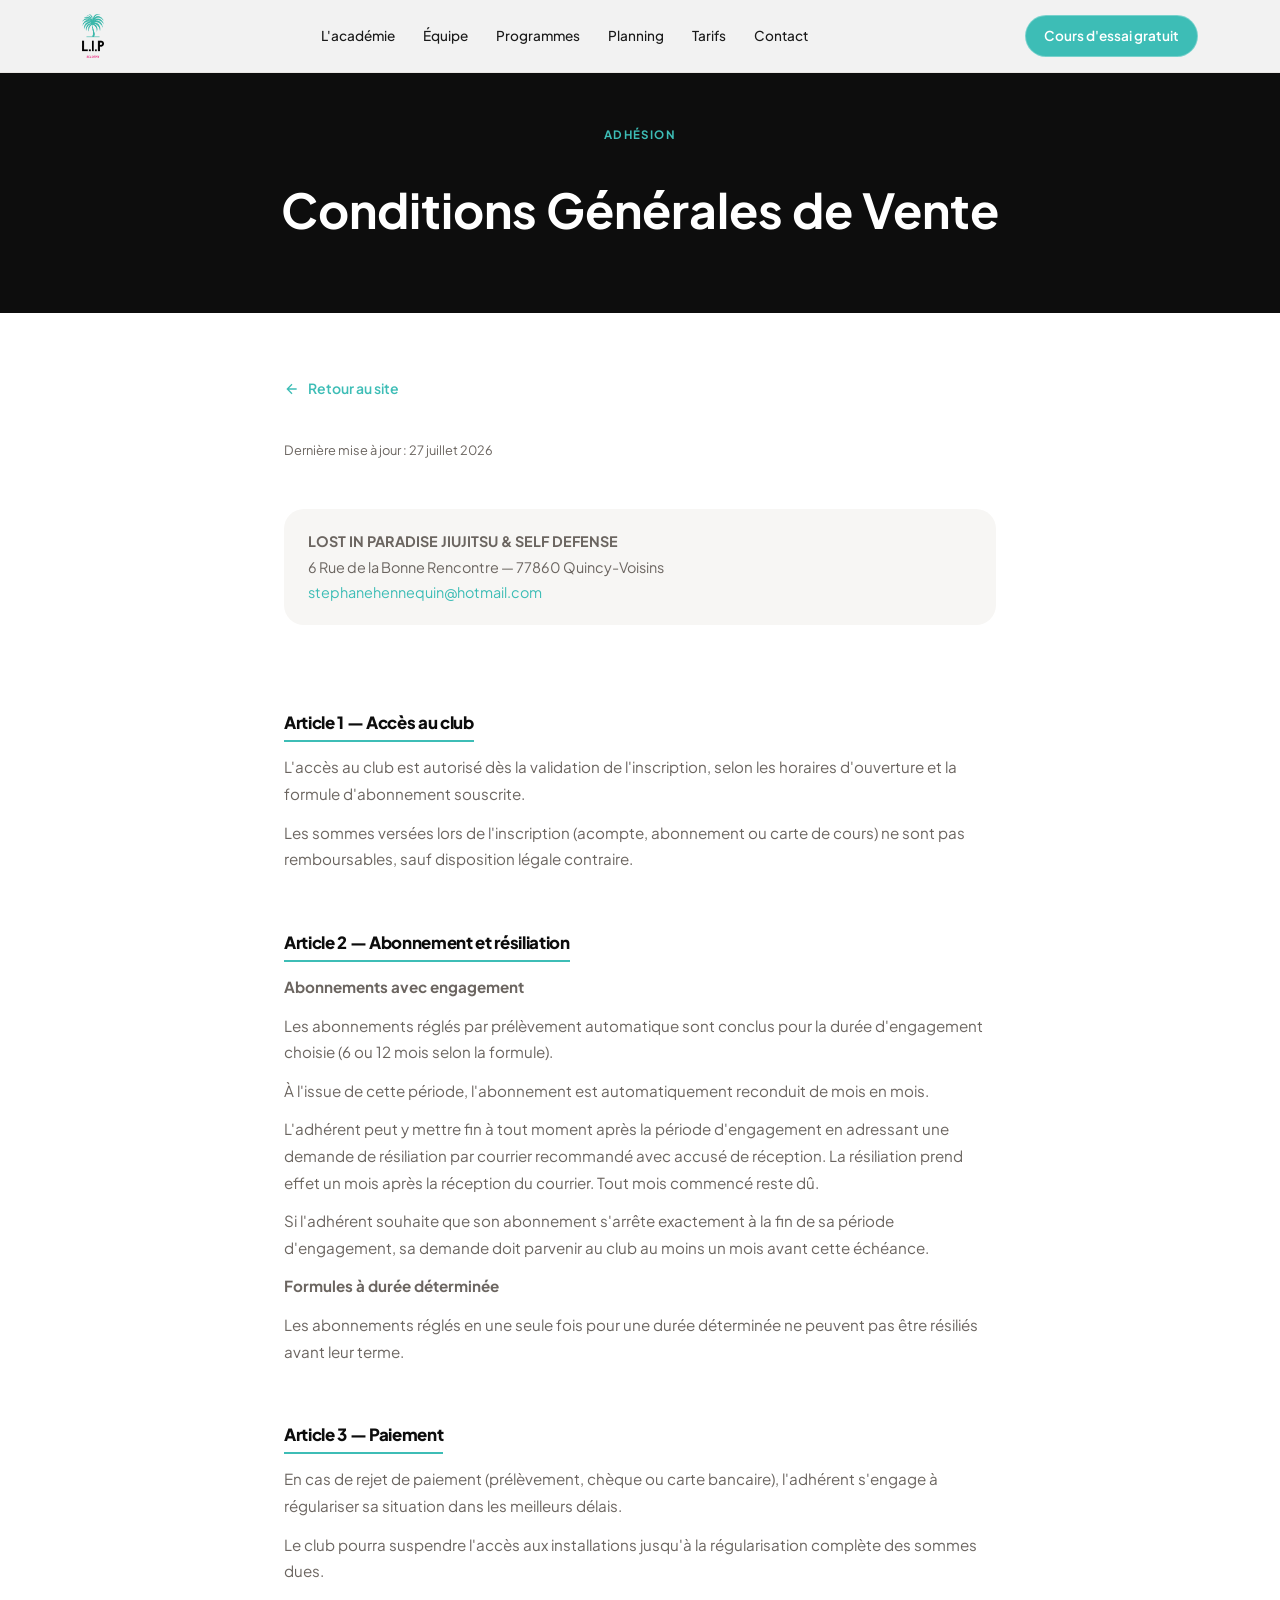
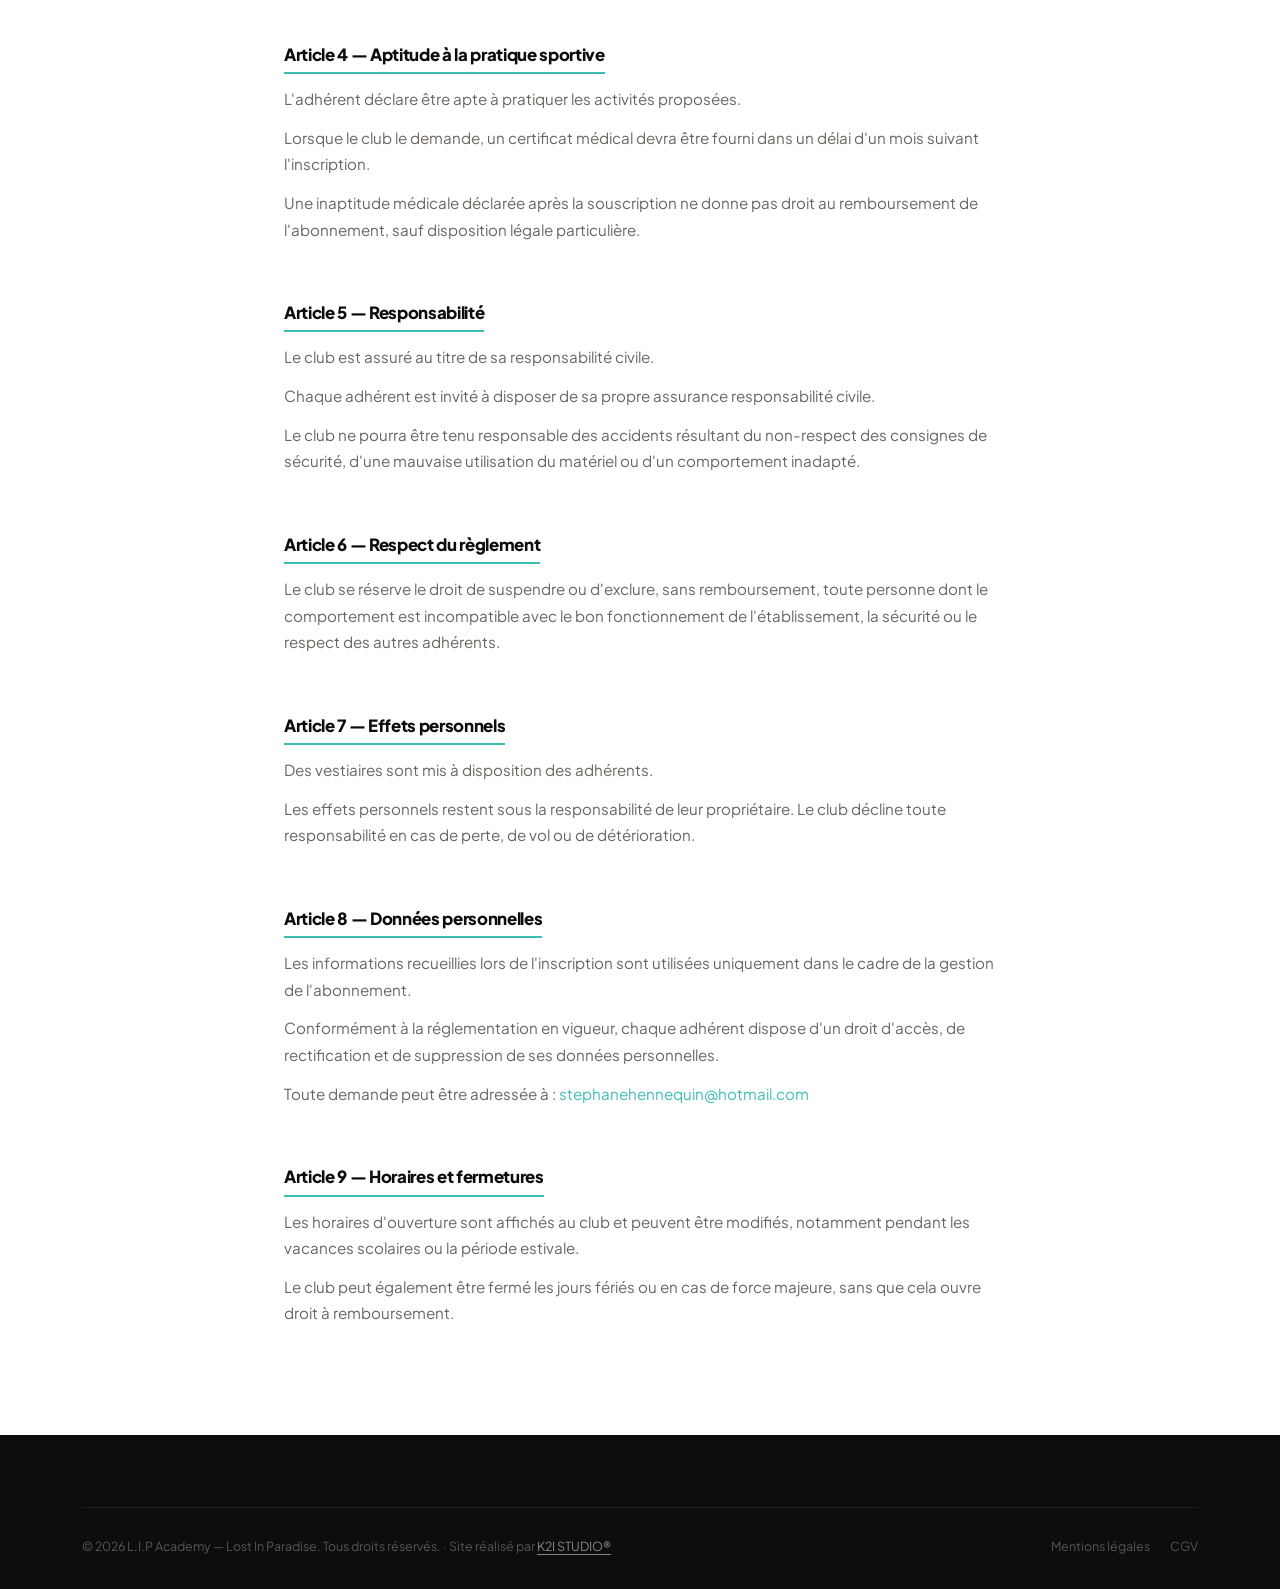
==== cgv.html @ 0b56dbca "Ajout page CGV + lien footer Co-Authored-By: Claude Sonnet 4.6 <noreply@anthropic.com>" ====
<!DOCTYPE html>
<html lang="fr">
<head>
  <meta charset="UTF-8">
  <meta name="viewport" content="width=device-width, initial-scale=1.0">
  <title>CGV — L.I.P Academy</title>
  <meta name="description" content="Conditions Générales de Vente de L.I.P Academy — Lost In Paradise Jiujitsu & Self Defense.">
  <meta name="robots" content="noindex">
  <link rel="preconnect" href="https://fonts.googleapis.com">
  <link rel="preconnect" href="https://fonts.gstatic.com" crossorigin>
  <link href="https://fonts.googleapis.com/css2?family=Plus+Jakarta+Sans:ital,wght@0,300;0,400;0,500;0,600;0,700;0,800;1,400&display=swap" rel="stylesheet">
  <link rel="stylesheet" href="styles.css?v=27">
  <style>
    .legal-hero {
      background: var(--black);
      padding: 120px 0 64px;
      text-align: center;
    }
    .legal-hero .eyebrow { color: var(--teal); }
    .legal-hero h1 { color: #fff; margin: 12px 0 0; font-size: clamp(2rem, 4vw, 3rem); }

    .legal-body {
      max-width: 760px;
      margin: 0 auto;
      padding: 64px 24px 96px;
    }
    .legal-body h2 {
      font-size: 1.05rem;
      font-weight: 800;
      color: var(--black);
      margin: 48px 0 12px;
      padding-bottom: 8px;
      border-bottom: 2px solid var(--teal);
      display: inline-block;
    }
    .legal-body p {
      font-size: .95rem;
      color: var(--muted);
      line-height: 1.75;
      margin-bottom: 12px;
    }
    .legal-body a { color: var(--teal); text-underline-offset: 3px; }
    .legal-date {
      font-size: .8rem;
      color: var(--muted);
      margin-bottom: 48px;
      display: block;
    }
    .back-link {
      display: inline-flex;
      align-items: center;
      gap: 8px;
      font-size: .875rem;
      font-weight: 600;
      color: var(--teal);
      text-decoration: none;
      margin-bottom: 40px;
    }
    .back-link:hover { opacity: .75; }
    .legal-intro {
      background: var(--off);
      border-radius: var(--radius-lg);
      padding: 20px 24px;
      margin-bottom: 40px;
    }
    .legal-intro p { margin: 0; font-size: .9rem; }
  </style>
</head>
<body>
<div class="site-wrapper">

  <!-- NAV -->
  <header class="nav scrolled" id="nav">
    <div class="nav-inner">
      <a href="index.html" class="nav-logo">
        <img src="logo-color.png" alt="L.I.P Academy" class="logo-img logo-light">
        <img src="logo-dark.png" alt="L.I.P Academy" class="logo-img logo-dark-img">
      </a>
      <nav class="nav-links">
        <a href="index.html#academie">L'académie</a>
        <a href="index.html#professeur">Équipe</a>
        <a href="index.html#programmes">Programmes</a>
        <a href="index.html#planning">Planning</a>
        <a href="index.html#tarifs">Tarifs</a>
        <a href="index.html#contact">Contact</a>
      </nav>
      <a href="https://oss-academy.com/academies/lip" target="_blank" rel="noopener" class="nav-cta">Cours d'essai gratuit</a>
    </div>
  </header>

  <!-- HERO -->
  <div class="legal-hero">
    <div class="container">
      <span class="eyebrow">Adhésion</span>
      <h1>Conditions Générales de Vente</h1>
    </div>
  </div>

  <!-- CONTENT -->
  <div class="legal-body">
    <a href="index.html" class="back-link">
      <svg width="16" height="16" viewBox="0 0 24 24" fill="none" stroke="currentColor" stroke-width="2"><path d="M19 12H5M12 5l-7 7 7 7"/></svg>
      Retour au site
    </a>

    <span class="legal-date">Dernière mise à jour : 27 juillet 2026</span>

    <div class="legal-intro">
      <p><strong>LOST IN PARADISE JIUJITSU &amp; SELF DEFENSE</strong><br>
      6 Rue de la Bonne Rencontre — 77860 Quincy-Voisins<br>
      <a href="mailto:stephanehennequin@hotmail.com">stephanehennequin@hotmail.com</a></p>
    </div>

    <h2>Article 1 — Accès au club</h2>
    <p>L'accès au club est autorisé dès la validation de l'inscription, selon les horaires d'ouverture et la formule d'abonnement souscrite.</p>
    <p>Les sommes versées lors de l'inscription (acompte, abonnement ou carte de cours) ne sont pas remboursables, sauf disposition légale contraire.</p>

    <h2>Article 2 — Abonnement et résiliation</h2>
    <p><strong>Abonnements avec engagement</strong></p>
    <p>Les abonnements réglés par prélèvement automatique sont conclus pour la durée d'engagement choisie (6 ou 12 mois selon la formule).</p>
    <p>À l'issue de cette période, l'abonnement est automatiquement reconduit de mois en mois.</p>
    <p>L'adhérent peut y mettre fin à tout moment après la période d'engagement en adressant une demande de résiliation par courrier recommandé avec accusé de réception. La résiliation prend effet un mois après la réception du courrier. Tout mois commencé reste dû.</p>
    <p>Si l'adhérent souhaite que son abonnement s'arrête exactement à la fin de sa période d'engagement, sa demande doit parvenir au club au moins un mois avant cette échéance.</p>
    <p><strong>Formules à durée déterminée</strong></p>
    <p>Les abonnements réglés en une seule fois pour une durée déterminée ne peuvent pas être résiliés avant leur terme.</p>

    <h2>Article 3 — Paiement</h2>
    <p>En cas de rejet de paiement (prélèvement, chèque ou carte bancaire), l'adhérent s'engage à régulariser sa situation dans les meilleurs délais.</p>
    <p>Le club pourra suspendre l'accès aux installations jusqu'à la régularisation complète des sommes dues.</p>

    <h2>Article 4 — Aptitude à la pratique sportive</h2>
    <p>L'adhérent déclare être apte à pratiquer les activités proposées.</p>
    <p>Lorsque le club le demande, un certificat médical devra être fourni dans un délai d'un mois suivant l'inscription.</p>
    <p>Une inaptitude médicale déclarée après la souscription ne donne pas droit au remboursement de l'abonnement, sauf disposition légale particulière.</p>

    <h2>Article 5 — Responsabilité</h2>
    <p>Le club est assuré au titre de sa responsabilité civile.</p>
    <p>Chaque adhérent est invité à disposer de sa propre assurance responsabilité civile.</p>
    <p>Le club ne pourra être tenu responsable des accidents résultant du non-respect des consignes de sécurité, d'une mauvaise utilisation du matériel ou d'un comportement inadapté.</p>

    <h2>Article 6 — Respect du règlement</h2>
    <p>Le club se réserve le droit de suspendre ou d'exclure, sans remboursement, toute personne dont le comportement est incompatible avec le bon fonctionnement de l'établissement, la sécurité ou le respect des autres adhérents.</p>

    <h2>Article 7 — Effets personnels</h2>
    <p>Des vestiaires sont mis à disposition des adhérents.</p>
    <p>Les effets personnels restent sous la responsabilité de leur propriétaire. Le club décline toute responsabilité en cas de perte, de vol ou de détérioration.</p>

    <h2>Article 8 — Données personnelles</h2>
    <p>Les informations recueillies lors de l'inscription sont utilisées uniquement dans le cadre de la gestion de l'abonnement.</p>
    <p>Conformément à la réglementation en vigueur, chaque adhérent dispose d'un droit d'accès, de rectification et de suppression de ses données personnelles.</p>
    <p>Toute demande peut être adressée à : <a href="mailto:stephanehennequin@hotmail.com">stephanehennequin@hotmail.com</a></p>

    <h2>Article 9 — Horaires et fermetures</h2>
    <p>Les horaires d'ouverture sont affichés au club et peuvent être modifiés, notamment pendant les vacances scolaires ou la période estivale.</p>
    <p>Le club peut également être fermé les jours fériés ou en cas de force majeure, sans que cela ouvre droit à remboursement.</p>
  </div>

  <!-- FOOTER -->
  <footer class="footer">
    <div class="container">
      <div class="footer-bottom">
        <p>&copy; 2026 L.I.P Academy — Lost In Paradise. Tous droits réservés. · Site réalisé par <a href="https://k2istudio.com" target="_blank" rel="noopener" style="color:rgba(255,255,255,.5);text-decoration:underline;text-underline-offset:3px">K2I STUDIO®</a></p>
        <div class="footer-legal">
          <a href="mentions-legales.html">Mentions légales</a>
          <a href="cgv.html">CGV</a>
        </div>
      </div>
    </div>
  </footer>

</div>
</body>
</html>
---- styles.css ----
/* ===== RESET ===== */
*, *::before, *::after { box-sizing: border-box; margin: 0; padding: 0; }

:root {
  --black: #0D0D0D;
  --dark: #111111;
  --dark-2: #1A1A1A;
  --dark-3: #2A2A2A;
  --white: #FFFFFF;
  --off: #F7F6F4;
  --border: #E8E6E3;
  --text: #1A1A1A;
  --muted: #6B6560;
  --teal: #3DBDB6;
  --teal-dark: #2EA09A;
  --teal-pale: #EBF8F7;
  --rose: #F72585;
  --rose-dark: #D41070;
  --rose-pale: #FEE8F3;
  --font: 'Plus Jakarta Sans', system-ui, sans-serif;
  --serif: 'Plus Jakarta Sans', system-ui, sans-serif;
  --radius: 12px;
  --radius-lg: 20px;
  --shadow: 0 2px 8px rgba(0,0,0,.06), 0 8px 24px rgba(0,0,0,.06);
  --shadow-lg: 0 8px 32px rgba(0,0,0,.12);
}

html { scroll-behavior: smooth; }
body { font-family: var(--font); color: var(--text); background: var(--white); line-height: 1.65; -webkit-font-smoothing: antialiased; }
.site-wrapper { overflow-x: hidden; }
img { display: block; max-width: 100%; }
a { text-decoration: none; color: inherit; }
ul { list-style: none; }
em { font-style: italic; }

.container { width: 100%; max-width: 1180px; margin: 0 auto; padding: 0 32px; }

/* ===== BUTTONS ===== */
.btn-teal {
  display: inline-flex; align-items: center; gap: 8px;
  padding: 13px 26px; background: var(--teal); color: #fff;
  font-family: var(--font); font-size: .9rem; font-weight: 600;
  border-radius: 100px; border: none; cursor: pointer;
  transition: background .2s, transform .15s, box-shadow .2s;
  white-space: nowrap;
}
.btn-teal:hover { background: var(--teal-dark); transform: translateY(-1px); box-shadow: 0 4px 20px rgba(61,189,182,.35); }

.btn-ghost {
  display: inline-flex; align-items: center; padding: 13px 26px;
  background: rgba(255,255,255,.1); color: #fff;
  font-family: var(--font); font-size: .9rem; font-weight: 500;
  border-radius: 100px; border: 1.5px solid rgba(255,255,255,.3);
  cursor: pointer; transition: background .2s, border-color .2s;
  backdrop-filter: blur(8px);
}
.btn-ghost:hover { background: rgba(255,255,255,.2); border-color: rgba(255,255,255,.5); }

.btn-outline {
  display: inline-flex; align-items: center; padding: 11px 22px;
  background: transparent; color: var(--text);
  font-family: var(--font); font-size: .875rem; font-weight: 600;
  border-radius: 100px; border: 1.5px solid var(--border);
  cursor: pointer; transition: all .2s;
}
.btn-outline:hover { border-color: var(--teal); color: var(--teal); }

.btn-sm { padding: 9px 18px; font-size: .825rem; }
.btn-lg { padding: 16px 36px; font-size: 1rem; }
.btn-full { width: 100%; justify-content: center; border-radius: var(--radius); }

.link-rose { color: var(--rose); font-size: .875rem; font-weight: 600; transition: color .2s; }
.link-rose:hover { color: var(--rose-dark); }

/* ===== NAV ===== */
.nav {
  position: fixed; top: 0; left: 0; right: 0; z-index: 100;
  background: transparent;
  transition: background .3s, backdrop-filter .3s, border-color .3s;
  border-bottom: 1px solid transparent;
}
.nav.scrolled {
  background: rgba(255,255,255,.95);
  backdrop-filter: blur(16px);
  -webkit-backdrop-filter: blur(16px);
  border-bottom-color: var(--border);
}
.nav.scrolled .nav-links a { color: var(--text); }
.nav.scrolled .nav-links a:hover { color: var(--teal); }
.nav.scrolled .nav-cta { background: var(--teal); color: #fff; }
.nav.scrolled .nav-cta:hover { background: var(--teal-dark); }
.nav.scrolled .burger span { background: var(--black); }

.nav-inner {
  display: flex; align-items: center; gap: 24px;
  padding: 0 32px; height: 72px; max-width: 1180px; margin: 0 auto;
}

.nav-logo { display: flex; align-items: center; flex-shrink: 0; cursor: pointer; }
.logo-img { height: 44px; width: auto; }
/* Hero sombre : logo fond noir (texte blanc visible sur fond sombre) */
.logo-light { display: none; }
.logo-dark-img { display: block; }
/* Nav scrollée (fond blanc) : logo couleur (fond blanc invisible sur blanc) */
.nav.scrolled .logo-dark-img { display: none; }
.nav.scrolled .logo-light { display: block; }

.nav-links { display: flex; align-items: center; gap: 4px; flex: 1; justify-content: center; }
.nav-links a {
  color: rgba(255,255,255,.85); font-size: .85rem; font-weight: 500;
  padding: 6px 12px; border-radius: 8px;
  transition: color .2s, background .2s; cursor: pointer;
}
.nav-links a:hover { color: #fff; background: rgba(255,255,255,.1); }

.nav-cta {
  padding: 9px 18px; background: rgba(255,255,255,.15);
  color: #fff; font-size: .85rem; font-weight: 600;
  border-radius: 100px; border: 1.5px solid rgba(255,255,255,.3);
  transition: all .2s; white-space: nowrap; flex-shrink: 0; cursor: pointer;
  backdrop-filter: blur(8px);
}
.nav-cta:hover { background: rgba(255,255,255,.25); }

.burger {
  display: none; flex-direction: column; justify-content: center; gap: 5px;
  background: rgba(255,255,255,.1); border: 1.5px solid rgba(255,255,255,.25);
  border-radius: 8px; cursor: pointer; padding: 8px; width: 40px; height: 40px;
  transition: background .2s; margin-left: auto;
}
.burger span { display: block; width: 18px; height: 1.5px; background: #fff; border-radius: 2px; transition: all .25s; }
.nav.scrolled .burger { background: var(--off); border-color: var(--border); }
.nav.scrolled .burger span { background: var(--black); }
.burger.open span:nth-child(1) { transform: translateY(6.5px) rotate(45deg); }
.burger.open span:nth-child(2) { opacity: 0; transform: scaleX(0); }
.burger.open span:nth-child(3) { transform: translateY(-6.5px) rotate(-45deg); }

/* Overlay */
.drawer-overlay {
  display: none; position: fixed; inset: 0;
  background: rgba(0,0,0,.5); z-index: 149;
  backdrop-filter: blur(4px);
}
.drawer-overlay.open { display: block; }

/* Mobile drawer — slide depuis la droite */
.nav-drawer {
  position: fixed; top: 0; right: 0; bottom: 0;
  width: min(360px, 90vw);
  background: var(--white); z-index: 150;
  display: flex; flex-direction: column;
  padding: 0;
  transform: translateX(100%);
  transition: transform .3s cubic-bezier(.4,0,.2,1);
  box-shadow: -8px 0 32px rgba(0,0,0,.15);
}
.nav-drawer.open { transform: translateX(0); }

.drawer-header {
  display: flex; align-items: center; justify-content: space-between;
  padding: 20px 24px; border-bottom: 1px solid var(--border);
}
.drawer-logo { height: 40px; width: auto; }
.drawer-close {
  width: 36px; height: 36px; border-radius: 8px;
  background: var(--off); border: 1px solid var(--border);
  display: flex; align-items: center; justify-content: center;
  cursor: pointer; transition: background .2s;
}
.drawer-close svg { width: 18px; height: 18px; color: var(--text); }
.drawer-close:hover { background: var(--border); }

.drawer-links {
  display: flex; flex-direction: column;
  padding: 12px 0; flex: 1; overflow-y: auto;
}
.drawer-links a {
  font-size: 1.1rem; font-weight: 600; color: var(--text);
  padding: 16px 24px; border-bottom: 1px solid var(--off);
  transition: color .2s, background .2s; cursor: pointer;
  display: block;
}
.drawer-links a:hover { color: var(--teal); background: var(--teal-pale); }

.drawer-cta {
  margin: 20px 24px 32px;
  display: block; text-align: center;
  background: var(--teal); color: #fff;
  padding: 14px 24px; border-radius: 100px;
  font-size: .95rem; font-weight: 700;
  transition: background .2s; cursor: pointer;
}
.drawer-cta:hover { background: var(--teal-dark); }

/* ===== HERO ===== */
.hero {
  position: relative; min-height: 100vh;
  display: flex; align-items: center; justify-content: center;
  overflow: hidden; background: var(--black);
}
.hero-media { position: absolute; inset: 0; z-index: 0; }
.hero-video {
  position: absolute; inset: 0;
  width: 100%; height: 100%;
  object-fit: cover; object-position: center;
}
.hero-vignette {
  position: absolute; inset: 0;
  background: linear-gradient(to bottom, rgba(13,13,13,.3) 0%, rgba(13,13,13,.6) 60%, rgba(13,13,13,.85) 100%);
}
.hero-content {
  position: relative; z-index: 1; text-align: center;
  max-width: 820px; padding: 120px 32px 100px;
}
.hero-eyebrow {
  display: inline-block; font-size: .75rem; font-weight: 600;
  letter-spacing: .12em; text-transform: uppercase;
  color: var(--teal); margin-bottom: 24px;
}
.hero-h1 {
  font-family: var(--font); font-size: clamp(3rem, 8vw, 6.5rem); font-weight: 800; letter-spacing: -0.03em;
  color: #fff; line-height: 1.0; margin-bottom: 24px; letter-spacing: -.02em;
}
.hero-h1 em { color: var(--teal); font-style: italic; }
.hero-sub {
  font-size: 1.1rem; color: rgba(255,255,255,.65);
  line-height: 1.7; margin-bottom: 40px;
}
.hero-actions { display: flex; gap: 14px; justify-content: center; flex-wrap: wrap; }
.hero-scroll {
  position: absolute; bottom: 32px; left: 50%;
  transform: translateX(-50%);
  display: flex; flex-direction: column; align-items: center; gap: 8px;
  color: rgba(255,255,255,.4); font-size: .72rem; letter-spacing: .1em;
  text-transform: uppercase; z-index: 1;
  animation: scrollBounce 2s ease-in-out infinite;
}
@keyframes scrollBounce { 0%,100%{transform:translateX(-50%) translateY(0)} 50%{transform:translateX(-50%) translateY(6px)} }

/* ===== STATS BAR ===== */
.stats-bar { background: var(--black); border-top: 1px solid rgba(255,255,255,.06); }
.stats-inner {
  max-width: 1180px; margin: 0 auto; padding: 0 32px;
  display: flex; align-items: center; justify-content: center;
  flex-wrap: wrap;
}
.stat-item {
  display: flex; flex-direction: column; align-items: center;
  padding: 28px 48px; text-align: center;
}
.stat-item strong { font-family: var(--font); font-size: 2.2rem; color: var(--teal); line-height: 1; }
.stat-item span { font-size: .78rem; color: rgba(255,255,255,.45); margin-top: 4px; }
.stat-divider { width: 1px; height: 36px; background: rgba(255,255,255,.1); }

/* ===== SECTIONS ===== */
.section { padding: 100px 0; }
.section-dark { background: var(--dark); padding: 100px 0; }
.bg-off { background: var(--off); }
.bg-teal-pale { background: var(--teal-pale); }

.section-head { margin-bottom: 56px; }
.section-head.centered { text-align: center; }
.section-note { color: var(--muted); margin-top: 10px; font-size: .9rem; }

.eyebrow {
  display: inline-block; font-size: .72rem; font-weight: 700;
  letter-spacing: .12em; text-transform: uppercase;
  color: var(--teal); margin-bottom: 14px;
}
.eyebrow.light { color: var(--teal); }

h2 {
  font-family: var(--font); font-size: clamp(2rem, 4vw, 3.2rem); font-weight: 800; letter-spacing: -0.02em; line-height: 1.1;
  color: var(--text); line-height: 1.15; letter-spacing: -.02em;
}
h2 em { color: var(--teal); }
h2.light { color: #fff; }
h2.light em { color: var(--teal); }

/* ===== SPLIT ===== */
.split {
  display: grid; grid-template-columns: 1fr 1fr;
  gap: 80px; align-items: center;
}
.split.reverse .split-visual { order: -1; }

.split-text .eyebrow { display: block; }
.split-text h2 { margin-bottom: 24px; }
.split-text .lead {
  font-size: 1.1rem; font-weight: 500; color: var(--text);
  margin-bottom: 20px; line-height: 1.65;
}
.split-text p { color: var(--muted); margin-bottom: 16px; line-height: 1.75; }
.split-text .btn-teal { margin-top: 8px; }

/* ===== PHOTO FRAMES ===== */
.photo-frame {
  border-radius: var(--radius-lg); overflow: hidden;
  background: var(--off); border: 1px solid var(--border);
}
.photo-frame.tall { aspect-ratio: 3/4; }
.dark-frame { background: var(--dark-2); border-color: rgba(255,255,255,.08); }
.photo-placeholder {
  width: 100%; height: 100%; min-height: 320px;
  display: flex; flex-direction: column; align-items: center;
  justify-content: center; gap: 12px; color: #999; font-size: .85rem;
}
.photo-placeholder svg { width: 64px; height: 64px; opacity: .4; }
.photo-placeholder.dark { color: rgba(255,255,255,.3); }

/* ===== VALEURS STRIP ===== */
.valeurs-strip {
  display: flex; align-items: center; justify-content: center;
  flex-wrap: wrap; gap: 0;
  border-top: 1px solid var(--border); border-bottom: 1px solid var(--border);
  margin-top: 80px;
}
.valeur-item {
  display: flex; align-items: center; gap: 10px;
  padding: 20px 32px; font-size: .875rem; font-weight: 600;
  border-right: 1px solid var(--border);
  transition: color .2s, background .2s; cursor: default;
}
.valeur-item:last-child { border-right: none; }
.valeur-item svg { width: 16px; height: 16px; color: var(--teal); flex-shrink: 0; }
.valeur-item:hover { color: var(--teal); background: var(--teal-pale); }

/* ===== EDITORIAL / PHILOSOPHIE ===== */
.editorial-inner {
  display: grid; grid-template-columns: 1fr 1fr;
  gap: 80px; align-items: center;
}
.editorial-quote blockquote {
  font-family: var(--font); font-size: clamp(1.4rem, 2.5vw, 2rem); font-weight: 700; letter-spacing: -0.02em;
  color: #fff; line-height: 1.4; font-style: italic;
}
.editorial-quote blockquote em { color: var(--teal); font-style: normal; }
.editorial-pillars { display: flex; flex-direction: column; gap: 28px; }
.ep-item {
  display: flex; gap: 20px; align-items: flex-start;
  padding: 20px; border-radius: var(--radius);
  border: 1px solid rgba(255,255,255,.07);
  transition: border-color .2s, background .2s;
}
.ep-item:hover { border-color: var(--teal); background: rgba(61,189,182,.05); }
.ep-num {
  font-family: var(--font); font-size: 1.4rem; color: var(--teal);
  opacity: .6; flex-shrink: 0; line-height: 1;
}
.ep-item h4 { font-size: .95rem; color: #fff; font-weight: 600; margin-bottom: 6px; }
.ep-item p { font-size: .875rem; color: rgba(255,255,255,.5); line-height: 1.65; }

/* ===== BENEFITS ===== */
.benefits-grid {
  display: grid; grid-template-columns: repeat(4, 1fr);
  gap: 16px;
}
.benefit-card {
  background: var(--white); border: 1px solid var(--border);
  border-radius: var(--radius-lg); padding: 28px 24px;
  transition: box-shadow .25s, transform .2s, border-color .2s; cursor: default;
}
.benefit-card:hover { box-shadow: var(--shadow-lg); transform: translateY(-2px); border-color: var(--teal); }
.benefit-wide { grid-column: span 4; display: flex; align-items: flex-start; gap: 24px; }
.benefit-wide .bc-icon { flex-shrink: 0; }
.bc-icon {
  width: 46px; height: 46px; border-radius: 12px;
  display: flex; align-items: center; justify-content: center; margin-bottom: 16px;
}
.bc-icon svg { width: 22px; height: 22px; }
.bc-icon.teal { background: var(--teal-pale); color: var(--teal); }
.bc-icon.rose { background: var(--rose-pale); color: var(--rose); }
.benefit-card h3 { font-size: .95rem; font-weight: 700; margin-bottom: 4px; }
.bc-sub { font-size: .78rem; color: var(--muted); font-style: italic; margin-bottom: 10px; }
.benefit-card p { font-size: .875rem; color: var(--muted); line-height: 1.65; }

/* ===== PROGRAMMES ===== */
.prog-grid {
  display: grid; grid-template-columns: repeat(3, 1fr);
  gap: 20px; margin-bottom: 24px;
}
.prog-card {
  border-radius: var(--radius-lg); padding: 32px 28px;
  border: 1.5px solid var(--border);
  transition: box-shadow .2s, border-color .2s;
}
.prog-card:hover { box-shadow: var(--shadow-lg); border-color: var(--teal); }
.prog-hero {
  background: var(--black); border-color: var(--black);
  color: #fff;
}
.prog-hero:hover { border-color: var(--teal); }
.prog-tag {
  display: inline-block; padding: 4px 12px; border-radius: 100px;
  font-size: .72rem; font-weight: 700; letter-spacing: .07em;
  text-transform: uppercase; margin-bottom: 14px;
}
.prog-tag.teal { background: var(--teal-pale); color: var(--teal-dark); }
.prog-tag.rose { background: var(--rose-pale); color: var(--rose-dark); }
.prog-hero .prog-tag.rose { background: rgba(247,37,133,.2); color: #fb7185; }
.prog-card h3 { font-size: 1.15rem; font-weight: 700; margin-bottom: 12px; }
.prog-hero h3 { color: #fff; }
.prog-card > p { font-size: .875rem; color: var(--muted); margin-bottom: 20px; line-height: 1.65; }
.prog-note {
  font-size: .8rem; color: var(--teal-dark); background: var(--teal-pale);
  border-left: 3px solid var(--teal); border-radius: 0 var(--radius) var(--radius) 0;
  padding: 10px 14px; margin-bottom: 20px !important; line-height: 1.55;
}
.prog-hero > p { color: rgba(255,255,255,.6); }
.prog-hero .prog-note { background: rgba(61,189,182,.15); color: rgba(255,255,255,.85); border-left-color: var(--teal); }
.prog-card ul { display: flex; flex-direction: column; gap: 8px; margin-bottom: 24px; }
.prog-card li {
  font-size: .85rem; color: var(--muted);
  padding-left: 16px; position: relative;
}
.prog-hero li { color: rgba(255,255,255,.65); }
.prog-card li::before {
  content: ''; position: absolute; left: 0; top: 7px;
  width: 6px; height: 6px; border-radius: 50%; background: var(--teal);
}
.prog-hero .btn-outline {
  border-color: rgba(255,255,255,.25); color: #fff;
}
.prog-hero .btn-outline:hover { border-color: var(--teal); color: var(--teal); }

.specials-grid { display: grid; grid-template-columns: repeat(3, 1fr); gap: 16px; }
.special-card {
  display: flex; align-items: flex-start; gap: 16px;
  padding: 24px; border: 1px solid var(--border);
  border-radius: var(--radius); transition: border-color .2s;
}
.special-card:hover { border-color: var(--teal); }
.special-icon {
  width: 40px; height: 40px; border-radius: 10px;
  display: flex; align-items: center; justify-content: center; flex-shrink: 0;
}
.special-icon svg { width: 20px; height: 20px; }
.special-icon.teal { background: var(--teal-pale); color: var(--teal); }
.special-icon.rose { background: var(--rose-pale); color: var(--rose); }
.special-card h4 { font-size: .9rem; font-weight: 700; margin-bottom: 6px; }
.special-card p { font-size: .85rem; color: var(--muted); line-height: 1.6; margin-bottom: 6px; }

/* ===== DISCIPLINES ===== */
.disciplines-list {
  display: grid; grid-template-columns: repeat(3, 1fr);
  gap: 12px; margin-bottom: 28px;
}
.disc-item {
  display: flex; align-items: center; gap: 12px;
  padding: 16px 20px; background: var(--white);
  border: 1px solid var(--border); border-radius: var(--radius);
  font-size: .9rem; font-weight: 500;
  transition: border-color .2s; cursor: default;
}
.disc-item:hover { border-color: var(--teal); }
.disc-dot { width: 8px; height: 8px; border-radius: 50%; flex-shrink: 0; }
.disc-dot.teal { background: var(--teal); }
.disc-dot.rose { background: var(--rose); }

.stages-note {
  display: flex; align-items: center; gap: 16px;
  background: var(--white); border: 1px solid var(--border);
  border-radius: var(--radius-lg); padding: 20px 24px;
  flex-wrap: wrap;
}
.stages-note svg { width: 20px; height: 20px; color: var(--teal); flex-shrink: 0; }
.stages-note p { font-size: .875rem; color: var(--muted); flex: 1; }
.stages-note strong { color: var(--text); }

/* ===== PLANNING ===== */
/* Planning tabs */
.planning-tabs {
  display: flex; gap: 8px; margin-bottom: 28px;
}
.ptab {
  padding: 10px 22px; border-radius: 100px; font-size: .875rem; font-weight: 600;
  border: 1.5px solid var(--border); background: transparent; color: var(--muted);
  cursor: pointer; transition: all .2s; font-family: var(--font);
}
.ptab.active { background: var(--black); color: #fff; border-color: var(--black); }
.planning-wrap.hidden { display: none; }

.planning-wrap {
  display: grid; grid-template-columns: repeat(5, 1fr);
  gap: 16px; margin-bottom: 32px;
}
.planning-wrap.seven-cols {
  grid-template-columns: repeat(7, minmax(175px, 1fr));
  overflow-x: auto; padding-bottom: 8px;
}
.time-slot.tag-grappling { background: #F0EDFF; }
.time-slot.tag-grappling strong { color: #5B4FCF; }
.time-slot.tag-openmat { background: #FFF4E5; }
.time-slot.tag-openmat strong { color: #C96A00; }
.time-slot.tag-nogi { background: #FFE8E8; }
.time-slot.tag-nogi strong { color: #C0392B; }
.time-slot.tag-kids { background: #FFF0FB; }
.time-slot.tag-kids strong { color: #C0188E; }
.time-slot.tag-kids2 { background: #FEFBE0; }
.time-slot.tag-kids2 strong { color: #8A7A00; }
.time-slot.tag-bases { background: #E6F7F7; }
.time-slot.tag-bases strong { color: #1A7A74; }
.time-slot.tag-sparring { background: #E8F5E9; }
.time-slot.tag-sparring strong { color: #2E7D32; }
.time-slot.tag-femmes { background: #FCE4EC; }
.time-slot.tag-femmes strong { color: #AD1457; }
.planning-block {
  border: 1px solid var(--border); border-radius: var(--radius-lg); padding: 20px 16px;
}
.planning-label {
  display: flex; align-items: center; gap: 8px;
  font-size: .78rem; font-weight: 700; letter-spacing: .07em;
  text-transform: uppercase; color: var(--muted); margin-bottom: 20px;
}
.planning-label svg { width: 16px; height: 16px; color: var(--teal); }
.time-slots { display: flex; flex-direction: column; gap: 8px; }
.time-slot {
  display: flex; flex-direction: column; gap: 4px;
  padding: 12px 14px; background: var(--off);
  border-radius: 8px;
}
.time-slot .ts-time {
  display: flex; align-items: center; gap: 4px;
  font-size: .875rem;
}
.time-slot strong { color: var(--black); font-weight: 700; }
.time-slot span { color: var(--muted); font-size: .9rem; }
.time-slot em { font-size: .78rem; font-weight: 600; color: var(--muted); font-style: normal; }
.time-slot.coming {
  font-size: .85rem; color: var(--muted); font-style: italic;
  flex-direction: row; align-items: center; gap: 6px;
}
.time-slot.coming a { color: var(--teal); font-style: normal; }

.planning-cta { margin-top: 32px; text-align: center; }
.planning-meta {
  display: flex; gap: 32px; justify-content: center; flex-wrap: wrap;
}
.planning-meta span {
  display: flex; align-items: center; gap: 8px;
  font-size: .875rem; color: var(--muted);
}
.planning-meta svg { width: 16px; height: 16px; color: var(--teal); }
.planning-meta strong { color: var(--text); }

/* ===== PROFESSEUR ===== */
.prof-split {
  display: grid; grid-template-columns: 380px 1fr;
  gap: 80px; align-items: start;
}
.prof-info .eyebrow { display: block; }
.prof-info h2 { margin-bottom: 36px; }
.prof-creds {
  display: flex; gap: 0;
  border: 1px solid rgba(255,255,255,.08);
  border-radius: var(--radius); overflow: hidden; margin-bottom: 36px;
}
.cred {
  flex: 1; display: flex; flex-direction: column; align-items: center;
  padding: 20px 16px; border-right: 1px solid rgba(255,255,255,.08);
  text-align: center;
}
.cred:last-child { border-right: none; }
.cred-val { font-family: var(--font); font-size: 2rem; line-height: 1; }
.cred-val.teal { color: var(--teal); }
.cred-lbl { font-size: .75rem; color: rgba(255,255,255,.45); margin-top: 4px; }

.palmares { margin-bottom: 28px; }
.palmares h5, .specialites h5 {
  font-size: .72rem; font-weight: 700; letter-spacing: .1em;
  text-transform: uppercase; color: rgba(255,255,255,.4); margin-bottom: 14px;
}
.palm-list { display: flex; flex-direction: column; gap: 10px; }
.palm-list li {
  display: flex; align-items: center; gap: 10px;
  font-size: .9rem; color: rgba(255,255,255,.8); font-weight: 500;
}
.palm-list li svg { width: 16px; height: 16px; color: var(--teal); flex-shrink: 0; }

.specialites { margin-bottom: 28px; }
.spec-pills { display: flex; gap: 8px; flex-wrap: wrap; }
.pill {
  padding: 6px 14px; background: rgba(61,189,182,.15);
  color: var(--teal); border: 1px solid rgba(61,189,182,.25);
  border-radius: 100px; font-size: .8rem; font-weight: 600;
}
.belt-badge {
  display: flex; align-items: center; gap: 12px;
  margin-top: 14px; padding: 12px 16px;
  border: 1px solid rgba(255,255,255,.1); border-radius: var(--radius);
}
.belt-visual {
  height: 14px; width: 40px;
  background: linear-gradient(90deg, #1a1a1a 35%, #fff 35%, #fff 65%, #cc0000 65%);
  border-radius: 3px; border: 1px solid rgba(255,255,255,.2); flex-shrink: 0;
}
.belt-badge span { font-size: .85rem; color: rgba(255,255,255,.75); font-weight: 500; }
.prof-quote {
  font-size: .9rem; color: rgba(255,255,255,.5); font-style: italic;
  padding: 16px 20px; border-left: 2px solid var(--teal);
  background: rgba(61,189,182,.05); border-radius: 0 var(--radius) var(--radius) 0;
  line-height: 1.65;
}

/* ===== TEAM GRID ===== */
.team-grid {
  display: grid; grid-template-columns: repeat(3, 1fr);
  gap: 24px; margin-top: 8px;
}
.team-card {
  background: rgba(255,255,255,.04); border: 1px solid rgba(255,255,255,.08);
  border-radius: var(--radius-lg); overflow: hidden;
  transition: border-color .2s, box-shadow .2s;
}
.team-card.featured { background: rgba(61,189,182,.06); border-color: rgba(61,189,182,.2); }
.team-card.placeholder { opacity: .6; }
.team-photo {
  position: relative; aspect-ratio: 3/4; overflow: hidden;
  background: rgba(255,255,255,.04);
}
.team-photo img { width: 100%; height: 100%; object-fit: cover; object-position: top; }
.team-photo.empty {
  display: flex; flex-direction: column; align-items: center; justify-content: center; gap: 16px;
}
.team-photo.empty svg { width: 64px; height: 64px; color: rgba(255,255,255,.2); }
.team-role {
  position: absolute; top: 14px; left: 14px;
  background: var(--teal); color: #fff;
  font-size: .7rem; font-weight: 700; letter-spacing: .08em;
  text-transform: uppercase; padding: 4px 10px; border-radius: 100px;
}
.team-role.coming { background: rgba(255,255,255,.15); }
.team-info { padding: 24px; }
.team-info h3 { font-size: 1.15rem; font-weight: 700; color: #fff; margin-bottom: 12px; }
.team-info h3.muted { color: rgba(255,255,255,.4); }
.team-belt {
  display: flex; align-items: center; gap: 10px; margin-bottom: 16px;
}
.team-belt .belt-visual { width: 32px; height: 10px; flex-shrink: 0; }
.team-belt span { font-size: .8rem; color: rgba(255,255,255,.5); }
.team-stats {
  display: flex; flex-wrap: wrap; gap: 6px 16px;
  margin-bottom: 16px;
}
.team-stats span { font-size: .8rem; color: rgba(255,255,255,.55); }
.team-stats strong { color: var(--teal); }
.team-palmares {
  display: flex; flex-direction: column; gap: 6px; margin-bottom: 16px;
}
.team-palmares li {
  font-size: .8rem; color: rgba(255,255,255,.65);
  padding-left: 14px; position: relative; line-height: 1.4;
}
.team-palmares li::before {
  content: '—'; position: absolute; left: 0; color: var(--teal); font-size: .7rem;
}
.team-desc { font-size: .85rem; color: rgba(255,255,255,.4); line-height: 1.6; }

/* ===== NEWSLETTER ===== */
.newsletter-wrap {
  display: grid; grid-template-columns: 1fr 1fr;
  gap: 80px; align-items: center;
}
.newsletter-text h2 { margin-bottom: 12px; }
.newsletter-text p { color: var(--muted); font-size: .95rem; line-height: 1.65; }
.newsletter-form { display: flex; flex-direction: column; gap: 12px; }
.nl-row {
  display: flex; gap: 10px;
}
.nl-row input {
  flex: 1; padding: 14px 18px; border: 1.5px solid var(--border);
  border-radius: 100px; font-family: var(--font); font-size: .9rem;
  background: var(--white); color: var(--text); outline: none;
  transition: border-color .2s;
}
.nl-row input:focus { border-color: var(--teal); }
.nl-disclaimer { font-size: .75rem; color: var(--muted); }

/* ===== PREMIÈRE SÉANCE ===== */
.steps-row {
  display: flex; align-items: flex-start; justify-content: center;
  gap: 0; flex-wrap: wrap; margin-bottom: 48px;
}
.step-item { flex: 1; min-width: 160px; text-align: center; padding: 0 20px; }
.step-circle {
  width: 52px; height: 52px; border-radius: 50%;
  background: var(--teal); color: #fff;
  font-family: var(--font); font-size: 1.3rem;
  display: flex; align-items: center; justify-content: center;
  margin: 0 auto 16px; box-shadow: 0 4px 16px rgba(61,189,182,.35);
}
.step-item h4 { font-size: .95rem; font-weight: 700; margin-bottom: 8px; }
.step-item p { font-size: .85rem; color: var(--muted); line-height: 1.6; }
.step-arrow {
  font-size: 1.4rem; color: var(--teal); padding-top: 18px; flex-shrink: 0;
}
.seance-info {
  display: flex; flex-direction: column; gap: 12px;
  max-width: 440px; margin: 0 auto 40px;
}
.si-item {
  display: flex; align-items: center; gap: 10px;
  font-size: .9rem; color: var(--text);
}
.si-item svg { width: 18px; height: 18px; color: var(--teal); flex-shrink: 0; }
.si-item em { color: var(--muted); font-style: normal; }
.centered-cta { text-align: center; }

/* ===== DOJO ===== */
.dojo-feats { display: flex; flex-direction: column; gap: 24px; }
.df-row {
  display: flex; align-items: flex-start; gap: 16px;
}
.df-row svg { width: 20px; height: 20px; color: var(--teal); flex-shrink: 0; margin-top: 2px; }
.df-row strong { display: block; font-weight: 700; font-size: .95rem; margin-bottom: 3px; }
.df-row p { font-size: .875rem; color: var(--muted); }

/* ===== TARIFS ===== */
.tarif-grid {
  display: grid; grid-template-columns: repeat(4, 1fr);
  gap: 16px; margin-bottom: 28px;
}
.tarif-grid-2 {
  grid-template-columns: repeat(2, 1fr);
  max-width: 800px; margin-left: auto; margin-right: auto;
}
.tarif-card {
  position: relative; border: 1.5px solid var(--border);
  border-radius: var(--radius-lg); padding: 36px 32px;
  transition: box-shadow .2s, border-color .2s;
  display: flex; flex-direction: column; gap: 0;
}
.tarif-card:hover { box-shadow: var(--shadow-lg); border-color: var(--teal); }
.tarif-featured { border-color: var(--teal); background: var(--teal-pale); }
.tarif-badge {
  display: inline-block; padding: 3px 10px; background: var(--teal);
  color: #fff; border-radius: 100px; font-size: .7rem; font-weight: 700;
  letter-spacing: .06em; text-transform: uppercase; margin-bottom: 12px;
}
.tarif-card h4 { font-size: 1.05rem; font-weight: 700; margin-bottom: 16px; }
.tarif-val {
  font-family: var(--font); font-size: 3rem; font-weight: 800;
  color: var(--teal); line-height: 1; margin-bottom: 24px;
  display: flex; align-items: flex-end; gap: 4px;
}
.tarif-unit { font-size: 1.1rem; font-weight: 600; line-height: 1.4; }
.tarif-unit small { display: block; font-size: .75rem; font-weight: 500; color: var(--muted); }
.tarif-includes {
  display: flex; flex-direction: column; gap: 10px;
  margin-bottom: 28px; flex: 1;
}
.tarif-includes li {
  display: flex; align-items: flex-start; gap: 10px;
  font-size: .875rem; color: var(--text); line-height: 1.4;
}
.tarif-includes li svg { width: 16px; height: 16px; color: var(--teal); flex-shrink: 0; margin-top: 2px; }
.tarif-card > p { font-size: .85rem; color: var(--muted); margin-bottom: 20px; line-height: 1.55; }
.reductions {
  display: flex; gap: 20px; justify-content: center;
  flex-wrap: wrap;
}
.reduc-item {
  display: flex; align-items: center; gap: 10px;
  padding: 12px 20px; background: var(--white);
  border: 1px solid var(--border); border-radius: var(--radius);
  font-size: .875rem; color: var(--muted);
}
.reduc-item svg { width: 16px; height: 16px; color: var(--teal); }
.reduc-item strong { color: var(--text); }

/* ===== TÉMOIGNAGES ===== */
.temo-grid {
  display: grid; grid-template-columns: repeat(3, 1fr); gap: 20px;
}
.temo-card {
  background: var(--off); border: 1px solid var(--border);
  border-radius: var(--radius-lg); padding: 28px;
  transition: box-shadow .2s, transform .2s; cursor: default;
}
.temo-card:hover { box-shadow: var(--shadow-lg); transform: translateY(-2px); }
.temo-stars { color: #F59E0B; font-size: 1rem; margin-bottom: 14px; letter-spacing: 2px; }
.temo-card > p { font-size: .9rem; color: var(--muted); line-height: 1.7; font-style: italic; margin-bottom: 20px; }
.temo-author { display: flex; align-items: center; gap: 12px; }
.temo-av {
  width: 40px; height: 40px; border-radius: 50%;
  background: var(--black); color: #fff;
  display: flex; align-items: center; justify-content: center;
  font-weight: 700; font-size: .9rem; flex-shrink: 0;
}
.temo-author strong { display: block; font-size: .9rem; }
.temo-author span { font-size: .78rem; color: var(--muted); }

/* ===== VISION ===== */
.vision-section {
  background: var(--black); padding: 120px 0; text-align: center;
}
.vision-wrap { max-width: 680px; margin: 0 auto; padding: 0 32px; }
.vision-logo { height: 100px; width: auto; margin: 0 auto 40px; }
.vision-h2 {
  font-family: var(--font); font-size: clamp(2rem, 4vw, 3.2rem); font-weight: 800; letter-spacing: -0.02em; line-height: 1.1;
  color: #fff; line-height: 1.2; letter-spacing: -.02em; margin-bottom: 20px;
}
.vision-h2 em { color: var(--teal); }
.vision-wrap > p { color: rgba(255,255,255,.55); font-size: 1rem; line-height: 1.75; margin-bottom: 40px; }
.mantra {
  display: flex; align-items: center; justify-content: center;
  gap: 14px; margin-bottom: 48px; flex-wrap: wrap;
}
.mantra span { font-family: var(--font); font-size: 1.6rem; color: #fff; }
.mantra-dot { color: var(--teal); }

/* ===== CONTACT ===== */
.contact-wrap {
  display: grid; grid-template-columns: 320px 1fr;
  gap: 64px; align-items: start;
}
.contact-side h3 { font-size: 1.3rem; font-weight: 700; margin-bottom: 12px; }
.contact-side > p { font-size: .9rem; color: var(--muted); margin-bottom: 24px; line-height: 1.65; }
.contact-infos { display: flex; flex-direction: column; gap: 10px; margin-bottom: 24px; }
.ci {
  display: flex; align-items: flex-start; gap: 10px;
  font-size: .875rem; color: var(--muted); line-height: 1.5;
}
.ci svg { width: 16px; height: 16px; color: var(--teal); flex-shrink: 0; margin-top: 2px; }
.map-embed {
  border-radius: var(--radius); overflow: hidden;
  border: 1px solid var(--border); margin-top: 4px;
}
.socials { display: flex; gap: 10px; }
.social-btn {
  width: 40px; height: 40px; border-radius: 10px;
  background: var(--off); border: 1px solid var(--border);
  display: flex; align-items: center; justify-content: center;
  color: var(--muted); transition: all .2s; cursor: pointer;
}
.social-btn svg { width: 18px; height: 18px; }
.social-btn:hover { background: var(--teal); border-color: var(--teal); color: #fff; }

/* ===== FORM ===== */
.contact-form { display: flex; flex-direction: column; gap: 18px; }
.form-row { display: grid; grid-template-columns: 1fr 1fr; gap: 14px; }
.fg { display: flex; flex-direction: column; gap: 6px; }
.fg label { font-size: .825rem; font-weight: 600; color: var(--text); }
.req { color: var(--rose); }
.fg input, .fg select, .fg textarea {
  padding: 11px 14px; border: 1.5px solid var(--border);
  border-radius: var(--radius); font-family: var(--font); font-size: .9rem;
  color: var(--text); background: var(--white); outline: none;
  transition: border-color .2s, box-shadow .2s; -webkit-appearance: none;
}
.fg input:focus, .fg select:focus, .fg textarea:focus {
  border-color: var(--teal); box-shadow: 0 0 0 3px rgba(61,189,182,.12);
}
.fg textarea { resize: vertical; min-height: 110px; }
.form-hint { font-size: .78rem; color: var(--muted); text-align: center; }

/* ===== FOOTER ===== */
.footer { background: var(--black); padding: 72px 0 32px; }
.footer-top {
  display: grid; grid-template-columns: 240px 1fr;
  gap: 80px; margin-bottom: 56px; align-items: start;
}
.footer-brand .footer-logo { height: 72px; width: auto; margin-bottom: 16px; }
.footer-brand p { font-size: .85rem; color: rgba(255,255,255,.4); line-height: 1.7; }
.footer-mantra { font-family: var(--font); font-style: italic; color: var(--teal); font-size: .875rem; margin-top: 10px; }
.footer-cols { display: grid; grid-template-columns: repeat(3, 1fr); gap: 40px; }
.footer-col h6 { font-size: .7rem; font-weight: 700; letter-spacing: .12em; text-transform: uppercase; color: rgba(255,255,255,.35); margin-bottom: 16px; }
.footer-col a { display: block; font-size: .85rem; color: rgba(255,255,255,.5); margin-bottom: 10px; transition: color .2s; cursor: pointer; }
.footer-col a:hover { color: rgba(255,255,255,.9); }
.footer-seo {
  font-size: .72rem; color: rgba(255,255,255,.2); line-height: 1.6;
  padding-bottom: 20px; text-align: center;
}
.footer-bottom {
  padding-top: 28px; border-top: 1px solid rgba(255,255,255,.07);
  display: flex; align-items: center; justify-content: space-between; flex-wrap: wrap; gap: 12px;
}
.footer-bottom p { font-size: .78rem; color: rgba(255,255,255,.3); }
.footer-legal { display: flex; gap: 20px; }
.footer-legal a { font-size: .78rem; color: rgba(255,255,255,.3); transition: color .2s; cursor: pointer; }
.footer-legal a:hover { color: rgba(255,255,255,.7); }

/* ===== RESPONSIVE ===== */
@media (max-width: 1024px) {
  .nav-links { display: none; }
  .nav-cta { display: none; }
  .burger { display: flex; }
  .split { grid-template-columns: 1fr; gap: 48px; }
  .team-grid { grid-template-columns: repeat(2, 1fr); }
  .newsletter-wrap { grid-template-columns: 1fr; gap: 40px; }
  .split.reverse .split-visual { order: 0; }
  .editorial-inner { grid-template-columns: 1fr; gap: 48px; }
  .benefits-grid { grid-template-columns: repeat(2, 1fr); }
  .benefit-wide { grid-column: span 2; }
  .prog-grid { grid-template-columns: 1fr; }
  .specials-grid { grid-template-columns: 1fr 1fr; }
  .planning-wrap { grid-template-columns: repeat(2, 1fr); }
  .planning-tabs { flex-wrap: wrap; }
  .prof-split { grid-template-columns: 1fr; gap: 48px; }
  .tarif-grid { grid-template-columns: repeat(2, 1fr); }
  .contact-wrap { grid-template-columns: 1fr; gap: 40px; }
  .footer-top { grid-template-columns: 1fr; gap: 40px; }
  .footer-cols { grid-template-columns: repeat(3, 1fr); }
  .temo-grid { grid-template-columns: 1fr; }
  .disciplines-list { grid-template-columns: repeat(2, 1fr); }
}

@media (max-width: 768px) {
  .planning-wrap { grid-template-columns: 1fr; }
  .team-grid { grid-template-columns: 1fr; }
  .nl-row { flex-direction: column; }
  .nl-row input { border-radius: var(--radius); }
  .nl-row .btn-teal { border-radius: var(--radius); justify-content: center; }
  .container { padding: 0 20px; }
  .nav-inner { padding: 0 20px; }
  .section, .section-dark { padding: 72px 0; }
  .hero-content { padding: 100px 20px 80px; }
  .stats-inner { flex-direction: column; gap: 0; }
  .stat-item { width: 100%; border-bottom: 1px solid rgba(255,255,255,.06); }
  .stat-divider { display: none; }
  .hero-actions { flex-direction: column; align-items: center; }
  .valeurs-strip { flex-direction: column; }
  .valeur-item { width: 100%; border-right: none; border-bottom: 1px solid var(--border); }
  .benefits-grid { grid-template-columns: 1fr; }
  .benefit-wide { grid-column: span 1; flex-direction: column; }
  .steps-row { flex-direction: column; align-items: center; }
  .step-arrow { transform: rotate(90deg); }
  .tarif-grid { grid-template-columns: 1fr; }
  .specials-grid { grid-template-columns: 1fr; }
  .form-row { grid-template-columns: 1fr; }
  .footer-cols { grid-template-columns: 1fr 1fr; }
  .footer-bottom { flex-direction: column; text-align: center; }
  .footer-legal { justify-content: center; }
  .vision-logo { height: 80px; }
  .mantra span { font-size: 1.2rem; }
  .disciplines-list { grid-template-columns: 1fr; }
  .stages-note { flex-direction: column; align-items: flex-start; }
  .prof-creds { flex-direction: column; }
  .cred { border-right: none; border-bottom: 1px solid rgba(255,255,255,.08); }
  .cred:last-child { border-bottom: none; }
  .reductions { flex-direction: column; align-items: center; }
}

@media (max-width: 480px) {
  .prog-grid { grid-template-columns: 1fr; }
  .tarif-grid { grid-template-columns: 1fr; }
  .footer-cols { grid-template-columns: 1fr; }
  .hero-h1 { font-size: clamp(2.4rem, 10vw, 3.5rem); }
}

/* ===== ANIMATIONS ===== */
@media (prefers-reduced-motion: no-preference) {
  .fade-up { opacity: 0; transform: translateY(24px); transition: opacity .6s ease, transform .6s ease; }
  .fade-up.visible { opacity: 1; transform: translateY(0); }
  .fade-up-delay { transition-delay: .1s; }
  .fade-up-delay-2 { transition-delay: .2s; }
}
@media (prefers-reduced-motion: reduce) {
  *, *::before, *::after { transition-duration: .01ms !important; animation-duration: .01ms !important; }
}
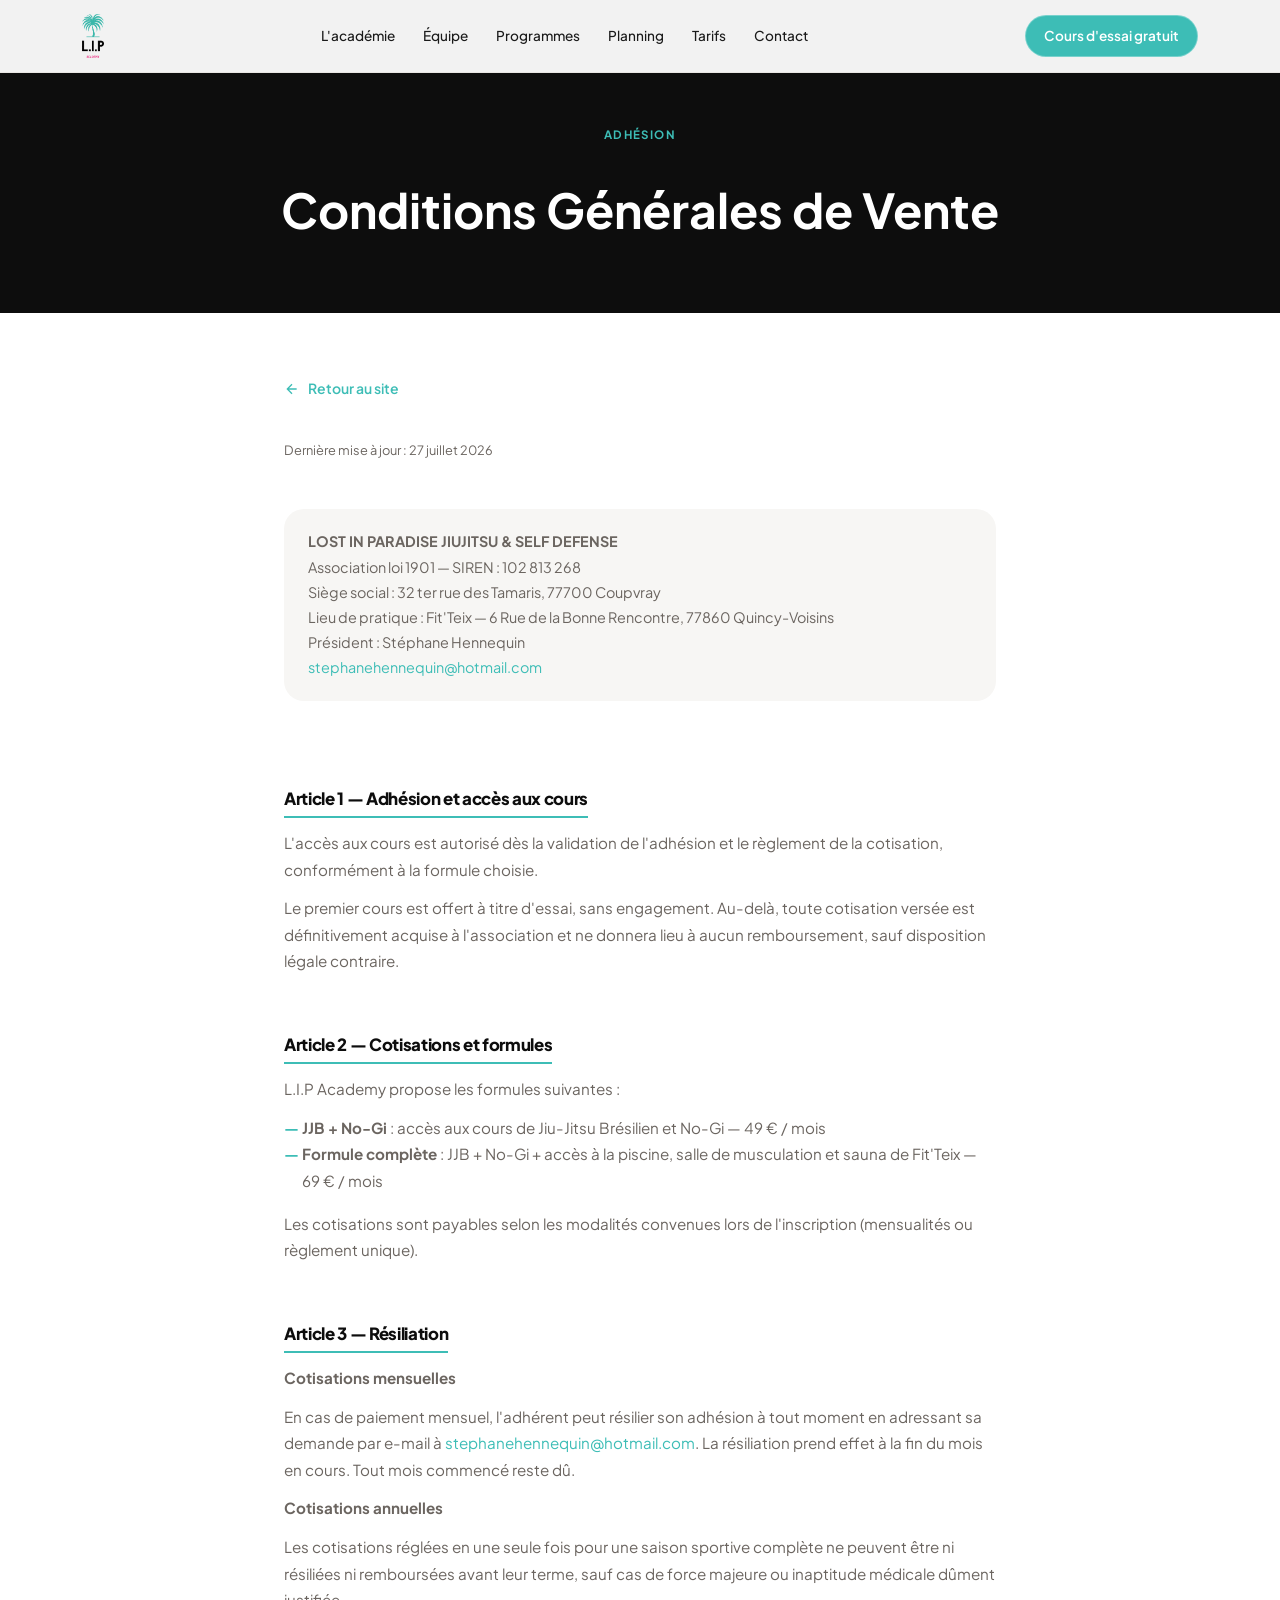
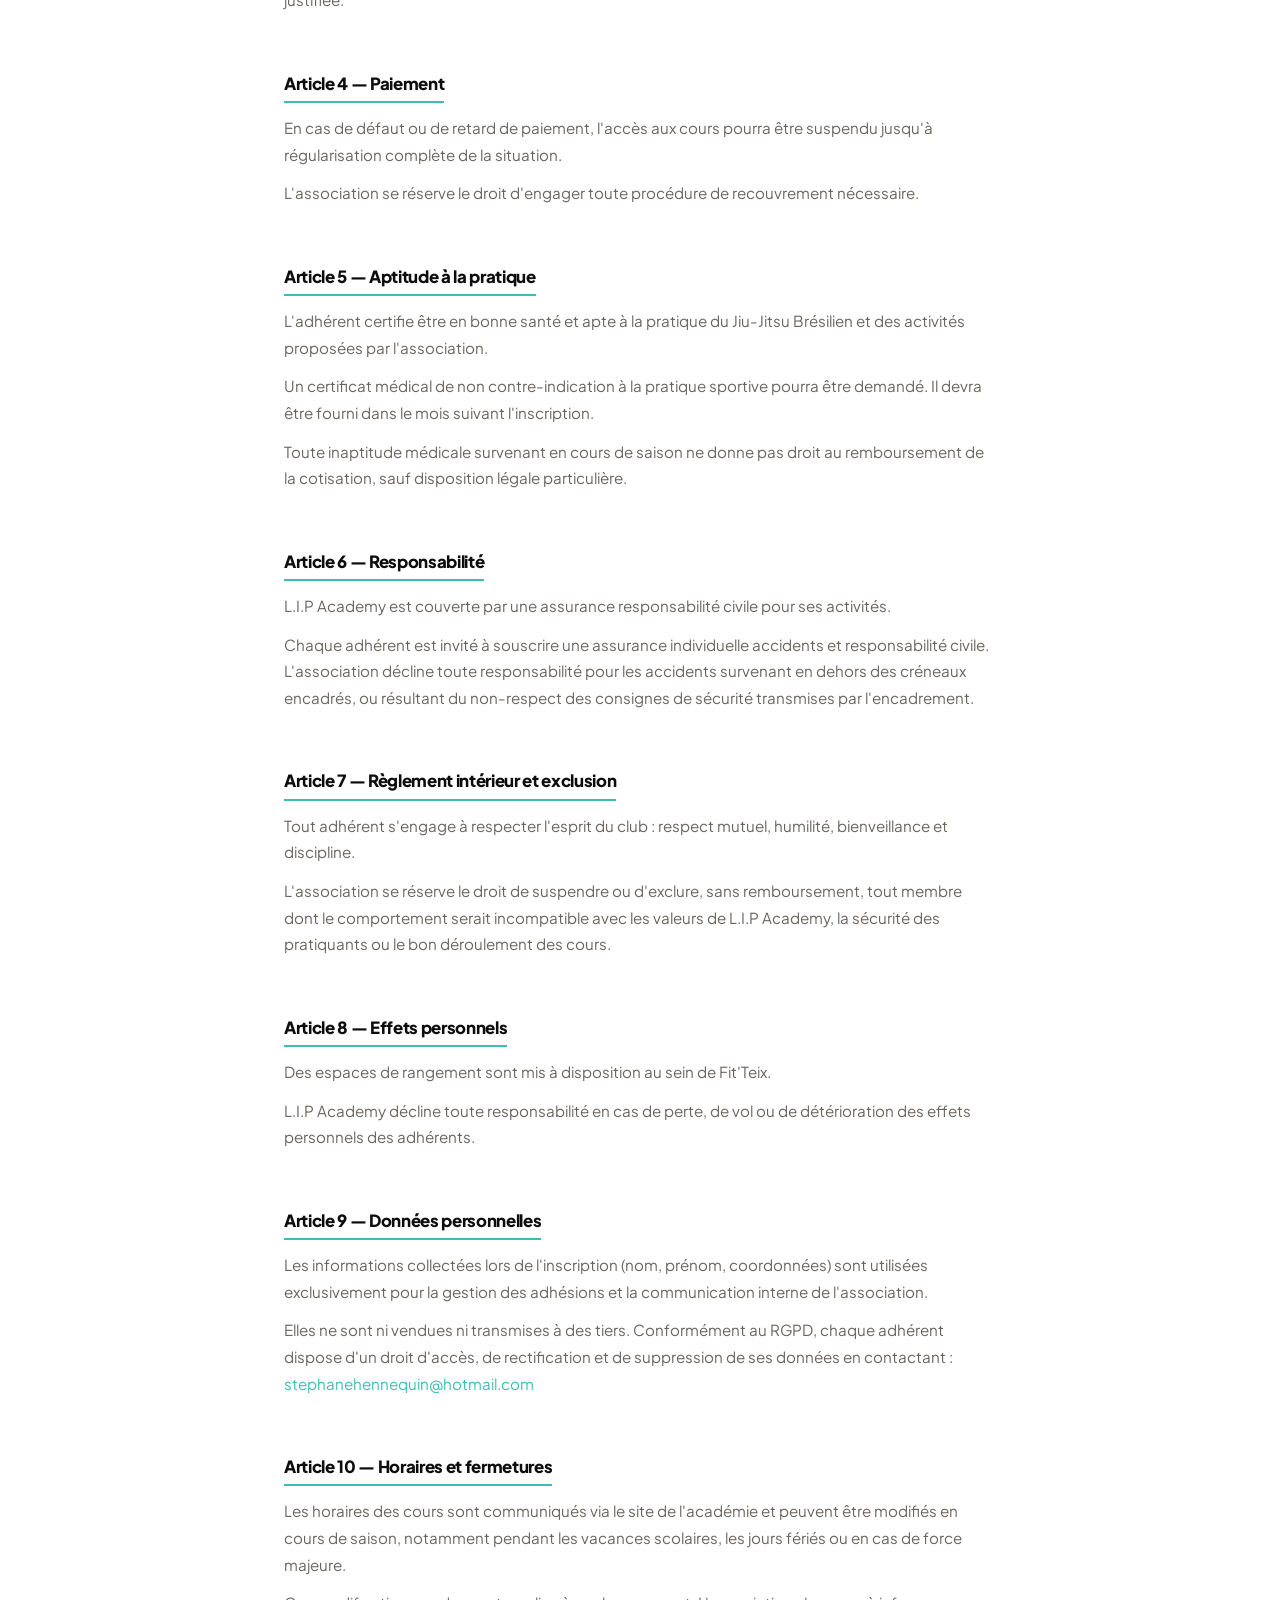
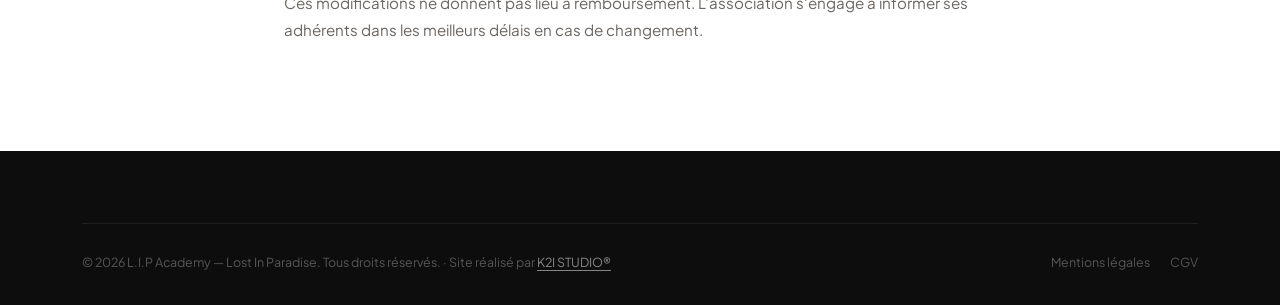
==== commit 75e05d6c: "CGV: contenu adapté LIP Academy (association, tarifs 49/69€, BJJ) Co-Authored-By: Claude Sonnet 4.6 " ====
--- a/cgv.html
+++ b/cgv.html
@@ -39,6 +39,25 @@
       line-height: 1.75;
       margin-bottom: 12px;
     }
+    .legal-body ul {
+      margin: 8px 0 16px 0;
+      padding: 0;
+      list-style: none;
+    }
+    .legal-body ul li {
+      font-size: .95rem;
+      color: var(--muted);
+      line-height: 1.75;
+      padding-left: 18px;
+      position: relative;
+    }
+    .legal-body ul li::before {
+      content: '—';
+      position: absolute;
+      left: 0;
+      color: var(--teal);
+      font-weight: 700;
+    }
     .legal-body a { color: var(--teal); text-underline-offset: 3px; }
     .legal-date {
       font-size: .8rem;
@@ -107,52 +126,60 @@
 
     <div class="legal-intro">
       <p><strong>LOST IN PARADISE JIUJITSU &amp; SELF DEFENSE</strong><br>
-      6 Rue de la Bonne Rencontre — 77860 Quincy-Voisins<br>
+      Association loi 1901 — SIREN : 102 813 268<br>
+      Siège social : 32 ter rue des Tamaris, 77700 Coupvray<br>
+      Lieu de pratique : Fit'Teix — 6 Rue de la Bonne Rencontre, 77860 Quincy-Voisins<br>
+      Président : Stéphane Hennequin<br>
       <a href="mailto:stephanehennequin@hotmail.com">stephanehennequin@hotmail.com</a></p>
     </div>
 
-    <h2>Article 1 — Accès au club</h2>
-    <p>L'accès au club est autorisé dès la validation de l'inscription, selon les horaires d'ouverture et la formule d'abonnement souscrite.</p>
-    <p>Les sommes versées lors de l'inscription (acompte, abonnement ou carte de cours) ne sont pas remboursables, sauf disposition légale contraire.</p>
-
-    <h2>Article 2 — Abonnement et résiliation</h2>
-    <p><strong>Abonnements avec engagement</strong></p>
-    <p>Les abonnements réglés par prélèvement automatique sont conclus pour la durée d'engagement choisie (6 ou 12 mois selon la formule).</p>
-    <p>À l'issue de cette période, l'abonnement est automatiquement reconduit de mois en mois.</p>
-    <p>L'adhérent peut y mettre fin à tout moment après la période d'engagement en adressant une demande de résiliation par courrier recommandé avec accusé de réception. La résiliation prend effet un mois après la réception du courrier. Tout mois commencé reste dû.</p>
-    <p>Si l'adhérent souhaite que son abonnement s'arrête exactement à la fin de sa période d'engagement, sa demande doit parvenir au club au moins un mois avant cette échéance.</p>
-    <p><strong>Formules à durée déterminée</strong></p>
-    <p>Les abonnements réglés en une seule fois pour une durée déterminée ne peuvent pas être résiliés avant leur terme.</p>
-
-    <h2>Article 3 — Paiement</h2>
-    <p>En cas de rejet de paiement (prélèvement, chèque ou carte bancaire), l'adhérent s'engage à régulariser sa situation dans les meilleurs délais.</p>
-    <p>Le club pourra suspendre l'accès aux installations jusqu'à la régularisation complète des sommes dues.</p>
-
-    <h2>Article 4 — Aptitude à la pratique sportive</h2>
-    <p>L'adhérent déclare être apte à pratiquer les activités proposées.</p>
-    <p>Lorsque le club le demande, un certificat médical devra être fourni dans un délai d'un mois suivant l'inscription.</p>
-    <p>Une inaptitude médicale déclarée après la souscription ne donne pas droit au remboursement de l'abonnement, sauf disposition légale particulière.</p>
-
-    <h2>Article 5 — Responsabilité</h2>
-    <p>Le club est assuré au titre de sa responsabilité civile.</p>
-    <p>Chaque adhérent est invité à disposer de sa propre assurance responsabilité civile.</p>
-    <p>Le club ne pourra être tenu responsable des accidents résultant du non-respect des consignes de sécurité, d'une mauvaise utilisation du matériel ou d'un comportement inadapté.</p>
-
-    <h2>Article 6 — Respect du règlement</h2>
-    <p>Le club se réserve le droit de suspendre ou d'exclure, sans remboursement, toute personne dont le comportement est incompatible avec le bon fonctionnement de l'établissement, la sécurité ou le respect des autres adhérents.</p>
-
-    <h2>Article 7 — Effets personnels</h2>
-    <p>Des vestiaires sont mis à disposition des adhérents.</p>
-    <p>Les effets personnels restent sous la responsabilité de leur propriétaire. Le club décline toute responsabilité en cas de perte, de vol ou de détérioration.</p>
-
-    <h2>Article 8 — Données personnelles</h2>
-    <p>Les informations recueillies lors de l'inscription sont utilisées uniquement dans le cadre de la gestion de l'abonnement.</p>
-    <p>Conformément à la réglementation en vigueur, chaque adhérent dispose d'un droit d'accès, de rectification et de suppression de ses données personnelles.</p>
-    <p>Toute demande peut être adressée à : <a href="mailto:stephanehennequin@hotmail.com">stephanehennequin@hotmail.com</a></p>
-
-    <h2>Article 9 — Horaires et fermetures</h2>
-    <p>Les horaires d'ouverture sont affichés au club et peuvent être modifiés, notamment pendant les vacances scolaires ou la période estivale.</p>
-    <p>Le club peut également être fermé les jours fériés ou en cas de force majeure, sans que cela ouvre droit à remboursement.</p>
+    <h2>Article 1 — Adhésion et accès aux cours</h2>
+    <p>L'accès aux cours est autorisé dès la validation de l'adhésion et le règlement de la cotisation, conformément à la formule choisie.</p>
+    <p>Le premier cours est offert à titre d'essai, sans engagement. Au-delà, toute cotisation versée est définitivement acquise à l'association et ne donnera lieu à aucun remboursement, sauf disposition légale contraire.</p>
+
+    <h2>Article 2 — Cotisations et formules</h2>
+    <p>L.I.P Academy propose les formules suivantes :</p>
+    <ul>
+      <li><strong>JJB + No-Gi</strong> : accès aux cours de Jiu-Jitsu Brésilien et No-Gi — 49 € / mois</li>
+      <li><strong>Formule complète</strong> : JJB + No-Gi + accès à la piscine, salle de musculation et sauna de Fit'Teix — 69 € / mois</li>
+    </ul>
+    <p>Les cotisations sont payables selon les modalités convenues lors de l'inscription (mensualités ou règlement unique).</p>
+
+    <h2>Article 3 — Résiliation</h2>
+    <p><strong>Cotisations mensuelles</strong></p>
+    <p>En cas de paiement mensuel, l'adhérent peut résilier son adhésion à tout moment en adressant sa demande par e-mail à <a href="mailto:stephanehennequin@hotmail.com">stephanehennequin@hotmail.com</a>. La résiliation prend effet à la fin du mois en cours. Tout mois commencé reste dû.</p>
+    <p><strong>Cotisations annuelles</strong></p>
+    <p>Les cotisations réglées en une seule fois pour une saison sportive complète ne peuvent être ni résiliées ni remboursées avant leur terme, sauf cas de force majeure ou inaptitude médicale dûment justifiée.</p>
+
+    <h2>Article 4 — Paiement</h2>
+    <p>En cas de défaut ou de retard de paiement, l'accès aux cours pourra être suspendu jusqu'à régularisation complète de la situation.</p>
+    <p>L'association se réserve le droit d'engager toute procédure de recouvrement nécessaire.</p>
+
+    <h2>Article 5 — Aptitude à la pratique</h2>
+    <p>L'adhérent certifie être en bonne santé et apte à la pratique du Jiu-Jitsu Brésilien et des activités proposées par l'association.</p>
+    <p>Un certificat médical de non contre-indication à la pratique sportive pourra être demandé. Il devra être fourni dans le mois suivant l'inscription.</p>
+    <p>Toute inaptitude médicale survenant en cours de saison ne donne pas droit au remboursement de la cotisation, sauf disposition légale particulière.</p>
+
+    <h2>Article 6 — Responsabilité</h2>
+    <p>L.I.P Academy est couverte par une assurance responsabilité civile pour ses activités.</p>
+    <p>Chaque adhérent est invité à souscrire une assurance individuelle accidents et responsabilité civile. L'association décline toute responsabilité pour les accidents survenant en dehors des créneaux encadrés, ou résultant du non-respect des consignes de sécurité transmises par l'encadrement.</p>
+
+    <h2>Article 7 — Règlement intérieur et exclusion</h2>
+    <p>Tout adhérent s'engage à respecter l'esprit du club : respect mutuel, humilité, bienveillance et discipline.</p>
+    <p>L'association se réserve le droit de suspendre ou d'exclure, sans remboursement, tout membre dont le comportement serait incompatible avec les valeurs de L.I.P Academy, la sécurité des pratiquants ou le bon déroulement des cours.</p>
+
+    <h2>Article 8 — Effets personnels</h2>
+    <p>Des espaces de rangement sont mis à disposition au sein de Fit'Teix.</p>
+    <p>L.I.P Academy décline toute responsabilité en cas de perte, de vol ou de détérioration des effets personnels des adhérents.</p>
+
+    <h2>Article 9 — Données personnelles</h2>
+    <p>Les informations collectées lors de l'inscription (nom, prénom, coordonnées) sont utilisées exclusivement pour la gestion des adhésions et la communication interne de l'association.</p>
+    <p>Elles ne sont ni vendues ni transmises à des tiers. Conformément au RGPD, chaque adhérent dispose d'un droit d'accès, de rectification et de suppression de ses données en contactant :<br>
+    <a href="mailto:stephanehennequin@hotmail.com">stephanehennequin@hotmail.com</a></p>
+
+    <h2>Article 10 — Horaires et fermetures</h2>
+    <p>Les horaires des cours sont communiqués via le site de l'académie et peuvent être modifiés en cours de saison, notamment pendant les vacances scolaires, les jours fériés ou en cas de force majeure.</p>
+    <p>Ces modifications ne donnent pas lieu à remboursement. L'association s'engage à informer ses adhérents dans les meilleurs délais en cas de changement.</p>
   </div>
 
   <!-- FOOTER -->
